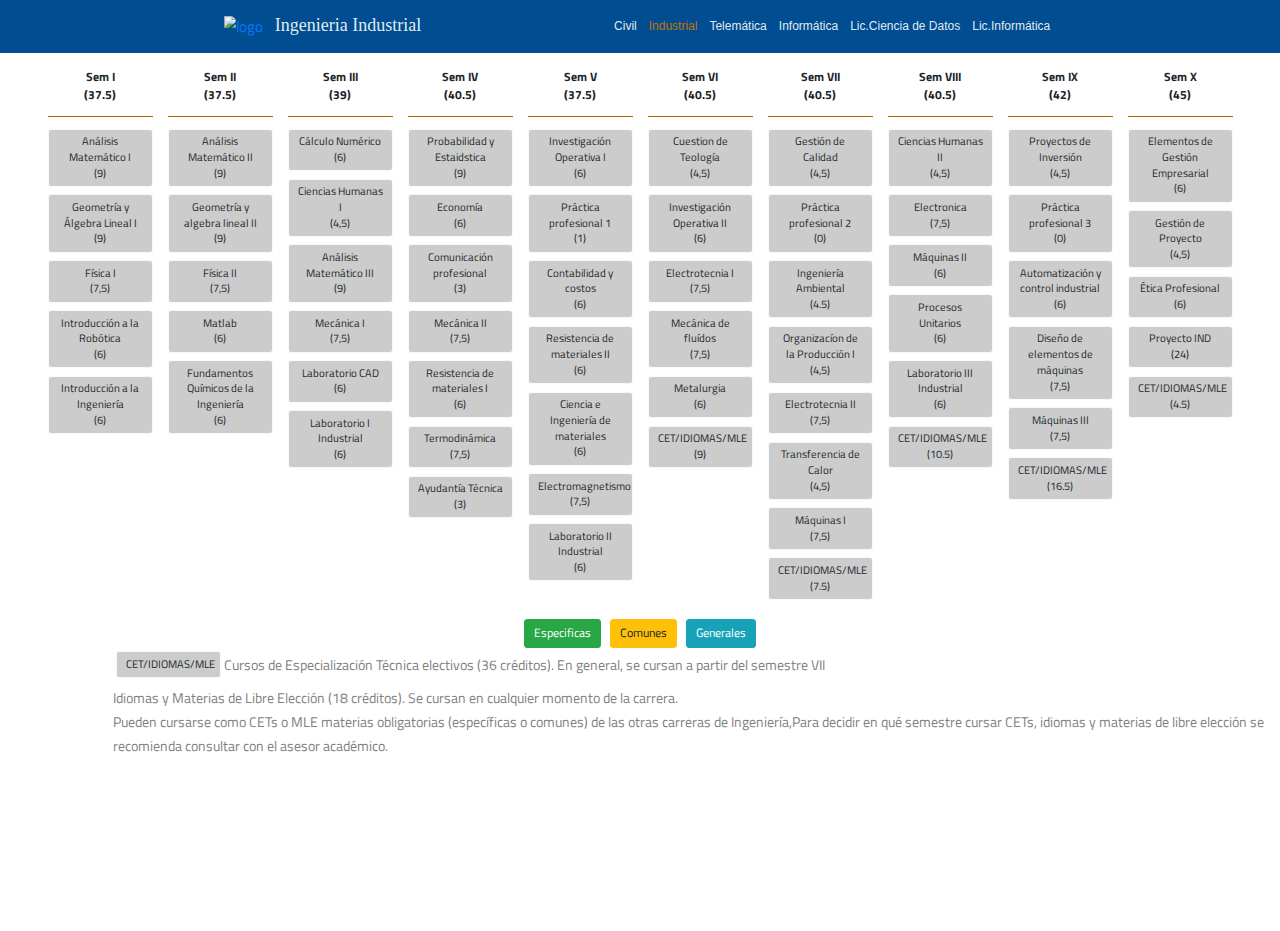
==== index.html @ cc2f27a6 "extra" ====
<!doctype html>
<html lang="en" id="Industrial">
  <head>
    <!-- Required meta tags -->
    <meta charset="utf-8">
    <meta name="viewport" content="width=device-width, initial-scale=1, shrink-to-fit=no">
    
    <!-- Bootstrap CSS -->
    <link rel="stylesheet" href="https://stackpath.bootstrapcdn.com/bootstrap/4.3.1/css/bootstrap.min.css" integrity="sha384-ggOyR0iXCbMQv3Xipma34MD+dH/1fQ784/j6cY/iJTQUOhcWr7x9JvoRxT2MZw1T" crossorigin="anonymous">
    <!--<style src="css/style.css"></style>-->
    <link href="style.css" rel="stylesheet">
      
    <link href="https://fonts.googleapis.com/css?family=Titillium+Web:300,400,600&display=swap" rel="stylesheet">

    <link href = "https://unpkg.com/ionicons@4.5.10-0/dist/css/ionicons.min.css"  rel = "stylesheet" >

    <link href="https://stackpath.bootstrapcdn.com/font-awesome/4.7.0/css/font-awesome.min.css" rel="stylesheet" integrity="sha384-wvfXpqpZZVQGK6TAh5PVlGOfQNHSoD2xbE+QkPxCAFlNEevoEH3Sl0sibVcOQVnN" crossorigin="anonymous">
    <link rel="icon" href="images/umlog.ico">
  <title>Grilla ingenieria industrial</title>
  </head>





 <meta name="viewport" content="width=device-width, user-scalable=no, initial-scale=1.0, maximun-scale=1.0, minimun-scale=1.0">
  <body>
    <nav class="navbar navbar-expand-lg overflow" id="backnavbarr">
      <div class="container" id="centrarbarra" >  <!-- me centra los elementos de la barra de nav-->
      
      <a class="navbar-brand " href="#"><img src="http://fceecat.um.edu.uy/imgs/logo.png"  class="logo-brand" alt="logo" ></a>
      <h4 class="nombrejuego">Ingenieria Industrial</h4>
      
      <button class="navbar-toggler" id="hamburger" type="button" data-toggle="collapse" data-target="#navbarSupportedContent" aria-controls="navbarSupportedContent" aria-expanded="false" aria-label="Toggle navigation">
      <i class = "icon ion-md-grid" > </i>  
      </button>
    
      <div class="collapse navbar-collapse" id="navbarSupportedContent">
    
        <ul class="navbar-nav ml-auto" id="navbar">
          <li class="nav-item active">
            <a class="nav-link" href="civil.html" id="boton1">Civil</a>
          </li>
          <li class="nav-item"  >
            <a class="nav-link" href="#" id="boton2" style="color: rgba(194, 113, 0, 1);" >Industrial</a>
          </li>
          <li class="nav-item dropdown">
            <a class="nav-link" href="Telematica.html" id="boton3">Telemática</a>
          </li>
          <li class="nav-item">
            <a class="nav-link" href="Informatica.html " id="boton4">Informática</a>
          </li>
          <li class="nav-item">
            <a class="nav-link" href="cienciaDatos.html" id="boton5">Lic.Ciencia de Datos</a>
          </li>
          <li class="nav-item">
            <a class="nav-link" href="licInformatica.html" id="boton6">Lic.Informática</a>
          </li>
          
          
        </ul>
      </div>
    </div>
    </nav>

    <div class=" navbar justify-content-center invisibles" id="inv" style="position: fixed;">
      <button type="button" class="btn btn-success filtro" id="filtroE">Especificas</button>
      <button type="button" class="btn btn-warning filtro" id="filtroC">Comunes</button>
      <button type="button" class="btn btn-info filtro" id="filtroG">Generales</button>
      
  </div>

    
  <table  id="backg"> 
    <tr id="todos">
        <th  id="sem1"><div>Sem I <br> (37.5) <hr></div>
        </th>
        <th  id="sem2"><div>Sem II <br> (37.5) <hr></div>
        </th>
        <th th id="sem3"><div>Sem III <br> (39) <hr></div>
        </th>
        <th  id="sem4"><div>Sem IV <br> (40.5) <hr></div>
        </th>
        <th  id="sem5"><div>Sem V <br> (37.5) <hr></div>
        </th>
        <th  id="sem6"><div>Sem VI <br> (40.5) <hr></div>
        </th>
        <th  id="sem7"><div>Sem VII <br> (40.5) <hr></div>
        </th>
        <th  id="sem8"><div>Sem VIII <br> (40.5) <hr></div>
        </th>
        <th  id="sem9"><div>Sem IX <br> (42) <hr></div>
            </th>
        <th  id="sem10"><div>Sem X <br> (45) <hr> </div>
          </tr>
       </table>
  

       <div class="foot" >
        <div class="visibles" style="text-align: center;" >
         <button type="button" class="btn btn-success filtro" id="filtroEs">Especificas</button>
         <button type="button" class="btn btn-warning filtro" id="filtroCs">Comunes</button>
         <button type="button" class="btn btn-info filtro" id="filtroGs">Generales</button>
        
     </div>
     <p style="margin-left:  150px;" ><button type="button" class="btn btn-light filtro" >CET/IDIOMAS/MLE</button>Cursos de Especialización Técnica electivos (36 créditos). En general, se cursan a partir del semestre VII <br>
       Idiomas y Materias de Libre Elección (18 créditos). Se cursan en cualquier momento de la carrera. <br>
       Pueden cursarse como CETs o MLE materias obligatorias (específicas o comunes) de las otras carreras de Ingeniería,Para decidir en qué semestre cursar CETs, idiomas y materias de libre elección se recomienda consultar con el asesor académico. </p>
     </div>
          
          
        
  
    

    <div class="overlay" id="overlay">
      <div class="popup" id="popup"> 
        <button href="#" id="btn-cerrar-popup" class="btn-cerrar-popup" onclick="cerrar()"><i class="fa fa-times" id="closeb"></i></button>
          <h3>TEXTO2</h3>
          <h4>mas teto2</h4>
        

      </div>
    </div>
    <div class="overlay" id="overlay2">
      <div class="popup" id="popup2" >
        <button href="#" id="btn-cerrar-popup2" class="btn-cerrar-popup" onclick="cerrar2()"><i class="fa fa-times"></i></button>
          <h3>TEXTO2</h3>
          <h4>mas teto2</h4>
        
          
      </div>
    </div>
  
  
  

    <!-- Optional JavaScript -->
    <!-- jQuery first, then Popper.js, then Bootstrap JS -->

    <script type="text/javascript" src = "jsc/main.js"></script> 
    
    <script src="https://code.jquery.com/jquery-3.3.1.slim.min.js" integrity="sha384-q8i/X+965DzO0rT7abK41JStQIAqVgRVzpbzo5smXKp4YfRvH+8abtTE1Pi6jizo" crossorigin="anonymous"></script>
    <script src="https://cdnjs.cloudflare.com/ajax/libs/popper.js/1.14.7/umd/popper.min.js" integrity="sha384-UO2eT0CpHqdSJQ6hJty5KVphtPhzWj9WO1clHTMGa3JDZwrnQq4sF86dIHNDz0W1" crossorigin="anonymous"></script>
    <script src="https://stackpath.bootstrapcdn.com/bootstrap/4.3.1/js/bootstrap.min.js" integrity="sha384-JjSmVgyd0p3pXB1rRibZUAYoIIy6OrQ6VrjIEaFf/nJGzIxFDsf4x0xIM+B07jRM" crossorigin="anonymous"></script>
   
  </body>
 
  

</html>
---- style.css ----
body{
	font-family: 'Titillium Web', sans-serif;
	position: sticky;
	background-size: cover;
	background-repeat: no-repeat;
	background-attachment: fixed;
	zoom: 75%;
}



@media screen and (max-width: 1330px){ 
	.row{
		max-width: 1200px;
	}
	button#cets {
    max-width: 50%;
	}
	
	
	
}
@media screen and (min-width: 1200px){ 
	.genEspCom{
		margin-left: 150px;
	}
	
	
}

.invisibles{
	visibility: hidden;
	display: none;
	margin-top: -70px;
	
}

-->

@media screen and (max-width: 1230px){ 
	.row{
		max-width: 1100px;
	}
	#conteinercets{
		margin-left: -818px;
		margin-top: 480px;
	}
	button#cets {
    max-width: 50%;
	}
}
	



@media screen and (max-width: 1160px){ 
	.row{
		max-width: 1100px;
	}
	#conteinercets{
		margin-left: -748px;
		margin-top: 480px;
	}
}

@media screen and (max-width: 1130px){ 
	.row{
		max-width: 1000px;
	}
	#conteinercets{
		margin-left: -865px;
		margin-top: 480px;
	}
}

@media screen and (max-width: 1024px){ 
	.row{
		max-width: 950px;
	}
	#conteinercets{
		margin-left: -870px;
		margin-top: 470px;
	}
}

@media screen and (max-width: 999px){ 
	.row{
		max-width: 950px;
	}
	#conteinercets{
		margin-left: -750px;
		margin-top: 470px;
	}
}

@media screen and (max-width: 930px){ 
	.row{
		max-width: 800px;
	}
	#conteinercets{
		margin-left: -880px;
		margin-top: 610px;
	}
	button#cets {
    max-width: 71%;
	}
}

@media screen and (max-width: 830px){ 
	.row{
		max-width: 700px;
	}
	#conteinercets{
		margin-left: -998px;
		margin-top: 610px;
	}
	button#cets {
    max-width: 92%;
	}
	#footer-content{
		visibility: 
		hidden;
	}
	#inv{
		visibility: visible;
		display: block;
		width: 100%;
		
		position: sticky;
		text-align: center;
	}
	.visibles{
		visibility: hidden;
		
	}
	

	#backg{
		margin-top: 150px;
	}
	#backnavbarr{
		margin-top: -150px;
	}
	
	
}


@media screen and (max-width: 770px){ 
	.row{
		max-width: 700px;
	}
	#conteinercets{
		margin-left: -908px;
		margin-top: 610px;
	}

}

@media screen and (max-width: 730px){ 
	.row{
		max-width: 650px;
	}
	#backgfil{
		margin-left: -140px;
	}
	#conteinercets{
		margin-left: -255px;
		margin-top: 0px;
	}

}

@media screen and (max-width: 650px){ 
	.row{
		max-width: 500px;
	}
	#backgfil{
		margin-left: -140px;
	}
	#conteinercets{
		margin-left: -625;
		margin-top: 70px;
	}
	#popup{
		width:90%;
	}
	#popup2{
		width:90%;
	}
	#btn-cerrar-popup{
		left: 0px;
	}
	#btn-cerrar-popup2{
		left: 00px;
	}
}

@media screen and (max-width: 530px){ 
	.row{
		max-width: 400px;
	}
	#backgfil{
		margin-left: -140px;
	}
	#conteinercets{
		margin-left: -322px;
		margin-top: 370px;
	}
	#popup{
		width:90%;
	}
	#btn-cerrar-popup{
		left: 0px;
	}
	#btn-cerrar-popup2{
		left: 00px;
	}
	#popup2{
		width:90%;
	}
	

}

@media screen and (max-width: 375px){ 
	.row{
		max-width: 300px;
	}
	#backgfil{
		margin-left: -140px;
	}
	#conteinercets{
		margin-left: -140px;
		margin-top: 10px;
	}
	button#cets {
    max-width: -webkit-fill-available;
	}
	#popup{
		width:90%;
	}
	#btn-cerrar-popup{
		left: 00px;
	}
	#btn-cerrar-popup2{
		left: 00px;
	}
	#popup2{
		width:90%;
	}

}

.navbar{
	position: fixed;
	margin-top: -80px;
	background-color: #004E91;
	width: 100%;
	min-height: 70px;
}
#footer-content {
	background: #004E91;
	width: 100%;
  	left: 0;
	  bottom: 0;
	  position:fixed;
  }

#media_icon:hover{
    color:yellow;
  }

  #media_icon{font-size:48px;
    color:grey}
    
.nav-link{color: rgba(255, 255, 255, 0.9); font-family: "Arial", Times, serif;}
.nav-link:hover{color: rgba(194, 113, 0, 1);}
.nombrejuego{color: rgba(255, 255, 255, 0.9);
margin-bottom: 0px;
}

hr{
	background-color: rgba(194, 113, 0, 1);
}

.navbar.toggler{font-size: 40px}
.navbar.toggler:focus{outline: none}

.col-1 {
	color: rgba(194, 113, 0, 1);
	text-align: center;
	
	
}

.content-center{
	max-width: 1200px;
	margin: 0 auto 60px auto;
	text-align: center;
}

h1{ font-size: 66px; font-weight: 600; line-height: 80px; }
h4{ color: blue; 
	font-family: "Times New Roman", Times, serif;
    }

p{
	font-size: 18px;
	color: grey;
	line-height: 1.8;
	margin-bottom: 0;
}

#hero p {
	color: white;
}
.btn-light{
	margin-bottom: 10px;
	font-size: 14px;
	
	
}

.col-1{
	display: table;
}
#todos{
	text-align: center;
}

.overlay{
	background-color: rgba(0,0,0,.3);
	position: fixed; /*toda la pantalla*/
	top: 0;
	left: 0;
	right: 0;
	bottom: 0;
	display: flex;
	align-items: center;
	justify-content: center;
	visibility: hidden;
	
}

.overlay.active{
	visibility: visible;
}

.popup h3{
	color: red
}
.popup h4{
	color: red;
	font-size: 26px;
	font-weight: 300;
	margin-bottom: 40px;
	/* opacity: 0;*/
}
.popup{
	 background: white;
	 box-shadow: 0px 0px 5px 0px rgba(0,0,0,0.3);
	 border-radius: 3px;
	 font-family: 'Times New Roman', sans-serif;
	 padding: 20px;
	 text-align: center;
	 width: 600px;
	 height: 400px;
	 border-radius: 11px;	
	 transition: .3s ease all;
	 transform: scale(0.4);
	 opacity: 0;
	 
}
.popup .btn-cerrar-popup{
	font-size: 16px;
	background-color: rgba(0,0,0,0);
	display: block;
	color: rgba(0,0,128,.8);
	border: 0px;
	position: relative;
	left: 530px;
	/*transition: .3s ease all;*/
}

.popup .btn-cerrar-popup hover{
	color: black;
}

.btn-light{
	background-color: rgb(204, 204, 204);
	width: 140px;
	height: fit-content;
	
}


.popup h3{
	color: rgba(39, 39, 39, 0.81);
	font-size: 36px;
	font-weight: 600;
	margin-bottom: 10px;
}
.popup div{

}
.popup span{
	text-align: left;
	text-align-all: left;
	position: relative;
	color: rgba(56, 56, 56, 0.81);
}

#cets{
	width: 610px;
	position: relative;
 	left: 52%;
 	margin-top: 25px;
}

#conteinercets{

	position: relative;

}

.popup.active{
	opacity: 1;
	transform: scale(1);
	
}

.popup{
	opacity: 0;
	transform: scale(.6);
}
th{
	vertical-align: top;
	width: 30px;
	padding: 10px;
}
table{
	margin: auto;
	margin-top: 80px;
}


.filtro{
	margin-top: 5px;
	margin-left: 4px;
	margin-right: 4px;
}
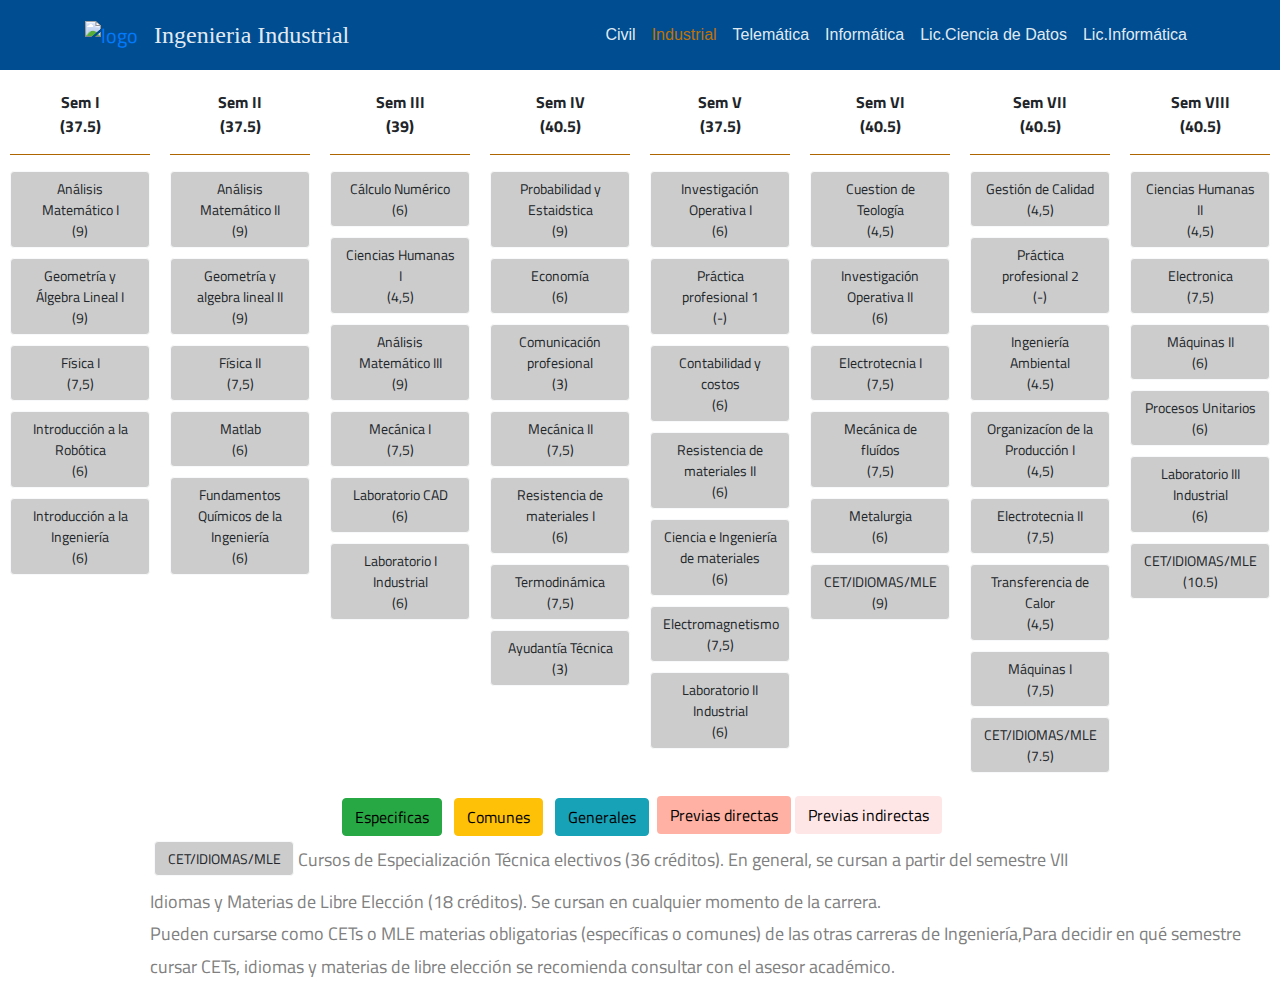
==== commit 2370ba06: "bobadas" ====
--- a/index.html
+++ b/index.html
@@ -68,6 +68,7 @@
       <button type="button" class="btn btn-warning filtro" id="filtroC">Comunes</button>
       <button type="button" class="btn btn-info filtro" id="filtroG">Generales</button>
       
+      
   </div>
 
     
@@ -98,9 +99,11 @@
 
        <div class="foot" >
         <div class="visibles" style="text-align: center;" >
-         <button type="button" class="btn btn-success filtro" id="filtroEs">Especificas</button>
-         <button type="button" class="btn btn-warning filtro" id="filtroCs">Comunes</button>
-         <button type="button" class="btn btn-info filtro" id="filtroGs">Generales</button>
+         <button type="button" class="btn btn-success filtro" style="color:black;" id="filtroEs">Especificas</button>
+         <button type="button" class="btn btn-warning filtro" style="color:black" id="filtroCs">Comunes</button>
+         <button type="button" class="btn btn-info filtro" style="color:black;"  id="filtroGs">Generales</button>
+         <button type="button" class="btn btn" style="background-color: rgba(255,99,71,0.5);color:black;" >Previas directas</button>
+      <button type="button" class="btn btn" style="background-color: rgb(255, 230, 230);color:black;" >Previas indirectas </button>
         
      </div>
      <p style="margin-left:  150px;" ><button type="button" class="btn btn-light filtro" >CET/IDIOMAS/MLE</button>Cursos de Especialización Técnica electivos (36 créditos). En general, se cursan a partir del semestre VII <br>
--- a/style.css
+++ b/style.css
@@ -4,7 +4,7 @@
 	background-size: cover;
 	background-repeat: no-repeat;
 	background-attachment: fixed;
-	zoom: 75%;
+	
 }
 
 
@@ -317,6 +317,8 @@
 }
 .btn-light{
 	margin-bottom: 10px;
+	width: 130px;
+	height: 90px;
 	font-size: 14px;
 	
 	
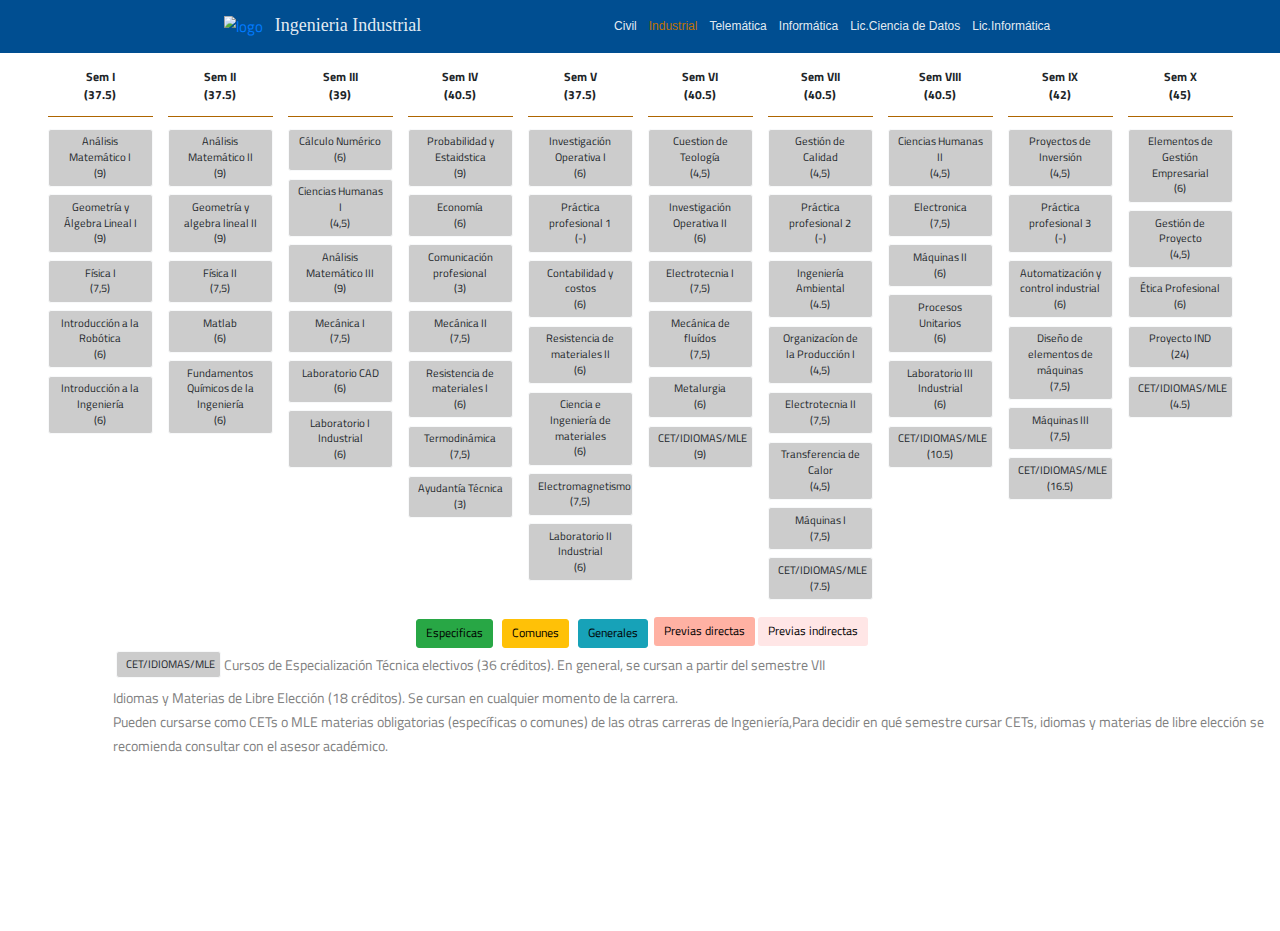
==== commit 096f13d5: "format code" ====
--- a/index.html
+++ b/index.html
@@ -1,154 +1,308 @@
-<!doctype html>
+<!DOCTYPE html>
 <html lang="en" id="Industrial">
   <head>
     <!-- Required meta tags -->
-    <meta charset="utf-8">
-    <meta name="viewport" content="width=device-width, initial-scale=1, shrink-to-fit=no">
-    
+    <meta charset="utf-8" />
+    <meta
+      name="viewport"
+      content="width=device-width, initial-scale=1, shrink-to-fit=no"
+    />
+
     <!-- Bootstrap CSS -->
-    <link rel="stylesheet" href="https://stackpath.bootstrapcdn.com/bootstrap/4.3.1/css/bootstrap.min.css" integrity="sha384-ggOyR0iXCbMQv3Xipma34MD+dH/1fQ784/j6cY/iJTQUOhcWr7x9JvoRxT2MZw1T" crossorigin="anonymous">
+    <link
+      rel="stylesheet"
+      href="https://stackpath.bootstrapcdn.com/bootstrap/4.3.1/css/bootstrap.min.css"
+      integrity="sha384-ggOyR0iXCbMQv3Xipma34MD+dH/1fQ784/j6cY/iJTQUOhcWr7x9JvoRxT2MZw1T"
+      crossorigin="anonymous"
+    />
     <!--<style src="css/style.css"></style>-->
-    <link href="style.css" rel="stylesheet">
-      
-    <link href="https://fonts.googleapis.com/css?family=Titillium+Web:300,400,600&display=swap" rel="stylesheet">
-
-    <link href = "https://unpkg.com/ionicons@4.5.10-0/dist/css/ionicons.min.css"  rel = "stylesheet" >
-
-    <link href="https://stackpath.bootstrapcdn.com/font-awesome/4.7.0/css/font-awesome.min.css" rel="stylesheet" integrity="sha384-wvfXpqpZZVQGK6TAh5PVlGOfQNHSoD2xbE+QkPxCAFlNEevoEH3Sl0sibVcOQVnN" crossorigin="anonymous">
-    <link rel="icon" href="images/umlog.ico">
-  <title>Grilla ingenieria industrial</title>
+    <link href="style.css" rel="stylesheet" />
+
+    <link
+      href="https://fonts.googleapis.com/css?family=Titillium+Web:300,400,600&display=swap"
+      rel="stylesheet"
+    />
+
+    <link
+      href="https://unpkg.com/ionicons@4.5.10-0/dist/css/ionicons.min.css"
+      rel="stylesheet"
+    />
+
+    <link
+      href="https://stackpath.bootstrapcdn.com/font-awesome/4.7.0/css/font-awesome.min.css"
+      rel="stylesheet"
+      integrity="sha384-wvfXpqpZZVQGK6TAh5PVlGOfQNHSoD2xbE+QkPxCAFlNEevoEH3Sl0sibVcOQVnN"
+      crossorigin="anonymous"
+    />
+    <link rel="icon" href="images/umlog.ico" />
+    <title>Grilla ingenieria industrial</title>
   </head>
 
-
-
-
-
- <meta name="viewport" content="width=device-width, user-scalable=no, initial-scale=1.0, maximun-scale=1.0, minimun-scale=1.0">
+  <meta
+    name="viewport"
+    content="width=device-width, user-scalable=no, initial-scale=1.0, maximun-scale=1.0, minimun-scale=1.0"
+  />
   <body>
     <nav class="navbar navbar-expand-lg overflow" id="backnavbarr">
-      <div class="container" id="centrarbarra" >  <!-- me centra los elementos de la barra de nav-->
-      
-      <a class="navbar-brand " href="#"><img src="http://fceecat.um.edu.uy/imgs/logo.png"  class="logo-brand" alt="logo" ></a>
-      <h4 class="nombrejuego">Ingenieria Industrial</h4>
-      
-      <button class="navbar-toggler" id="hamburger" type="button" data-toggle="collapse" data-target="#navbarSupportedContent" aria-controls="navbarSupportedContent" aria-expanded="false" aria-label="Toggle navigation">
-      <i class = "icon ion-md-grid" > </i>  
-      </button>
-    
-      <div class="collapse navbar-collapse" id="navbarSupportedContent">
-    
-        <ul class="navbar-nav ml-auto" id="navbar">
-          <li class="nav-item active">
-            <a class="nav-link" href="civil.html" id="boton1">Civil</a>
-          </li>
-          <li class="nav-item"  >
-            <a class="nav-link" href="#" id="boton2" style="color: rgba(194, 113, 0, 1);" >Industrial</a>
-          </li>
-          <li class="nav-item dropdown">
-            <a class="nav-link" href="Telematica.html" id="boton3">Telemática</a>
-          </li>
-          <li class="nav-item">
-            <a class="nav-link" href="Informatica.html " id="boton4">Informática</a>
-          </li>
-          <li class="nav-item">
-            <a class="nav-link" href="cienciaDatos.html" id="boton5">Lic.Ciencia de Datos</a>
-          </li>
-          <li class="nav-item">
-            <a class="nav-link" href="licInformatica.html" id="boton6">Lic.Informática</a>
-          </li>
-          
-          
-        </ul>
+      <div class="container" id="centrarbarra">
+        <!-- me centra los elementos de la barra de nav-->
+
+        <a class="navbar-brand" href="#"
+          ><img
+            src="http://fceecat.um.edu.uy/imgs/logo.png"
+            class="logo-brand"
+            alt="logo"
+        /></a>
+        <h4 class="nombrejuego">Ingenieria Industrial</h4>
+
+        <button
+          class="navbar-toggler"
+          id="hamburger"
+          type="button"
+          data-toggle="collapse"
+          data-target="#navbarSupportedContent"
+          aria-controls="navbarSupportedContent"
+          aria-expanded="false"
+          aria-label="Toggle navigation"
+        >
+          <i class="icon ion-md-grid"> </i>
+        </button>
+
+        <div class="collapse navbar-collapse" id="navbarSupportedContent">
+          <ul class="navbar-nav ml-auto" id="navbar">
+            <li class="nav-item active">
+              <a class="nav-link" href="civil.html" id="boton1">Civil</a>
+            </li>
+            <li class="nav-item">
+              <a
+                class="nav-link"
+                href="#"
+                id="boton2"
+                style="color: rgba(194, 113, 0, 1)"
+                >Industrial</a
+              >
+            </li>
+            <li class="nav-item dropdown">
+              <a class="nav-link" href="Telematica.html" id="boton3"
+                >Telemática</a
+              >
+            </li>
+            <li class="nav-item">
+              <a class="nav-link" href="Informatica.html " id="boton4"
+                >Informática</a
+              >
+            </li>
+            <li class="nav-item">
+              <a class="nav-link" href="cienciaDatos.html" id="boton5"
+                >Lic.Ciencia de Datos</a
+              >
+            </li>
+            <li class="nav-item">
+              <a class="nav-link" href="licInformatica.html" id="boton6"
+                >Lic.Informática</a
+              >
+            </li>
+          </ul>
+        </div>
       </div>
+    </nav>
+
+    <div
+      class="navbar justify-content-center invisibles"
+      id="inv"
+      style="position: fixed"
+    >
+      <button type="button" class="btn btn-success filtro" id="filtroE">
+        Especificas
+      </button>
+      <button type="button" class="btn btn-warning filtro" id="filtroC">
+        Comunes
+      </button>
+      <button type="button" class="btn btn-info filtro" id="filtroG">
+        Generales
+      </button>
     </div>
-    </nav>
-
-    <div class=" navbar justify-content-center invisibles" id="inv" style="position: fixed;">
-      <button type="button" class="btn btn-success filtro" id="filtroE">Especificas</button>
-      <button type="button" class="btn btn-warning filtro" id="filtroC">Comunes</button>
-      <button type="button" class="btn btn-info filtro" id="filtroG">Generales</button>
-      
-      
-  </div>
-
-    
-  <table  id="backg"> 
-    <tr id="todos">
-        <th  id="sem1"><div>Sem I <br> (37.5) <hr></div>
-        </th>
-        <th  id="sem2"><div>Sem II <br> (37.5) <hr></div>
-        </th>
-        <th th id="sem3"><div>Sem III <br> (39) <hr></div>
-        </th>
-        <th  id="sem4"><div>Sem IV <br> (40.5) <hr></div>
-        </th>
-        <th  id="sem5"><div>Sem V <br> (37.5) <hr></div>
-        </th>
-        <th  id="sem6"><div>Sem VI <br> (40.5) <hr></div>
-        </th>
-        <th  id="sem7"><div>Sem VII <br> (40.5) <hr></div>
-        </th>
-        <th  id="sem8"><div>Sem VIII <br> (40.5) <hr></div>
-        </th>
-        <th  id="sem9"><div>Sem IX <br> (42) <hr></div>
-            </th>
-        <th  id="sem10"><div>Sem X <br> (45) <hr> </div>
-          </tr>
-       </table>
-  
-
-       <div class="foot" >
-        <div class="visibles" style="text-align: center;" >
-         <button type="button" class="btn btn-success filtro" style="color:black;" id="filtroEs">Especificas</button>
-         <button type="button" class="btn btn-warning filtro" style="color:black" id="filtroCs">Comunes</button>
-         <button type="button" class="btn btn-info filtro" style="color:black;"  id="filtroGs">Generales</button>
-         <button type="button" class="btn btn" style="background-color: rgba(255,99,71,0.5);color:black;" >Previas directas</button>
-      <button type="button" class="btn btn" style="background-color: rgb(255, 230, 230);color:black;" >Previas indirectas </button>
-        
-     </div>
-     <p style="margin-left:  150px;" ><button type="button" class="btn btn-light filtro" >CET/IDIOMAS/MLE</button>Cursos de Especialización Técnica electivos (36 créditos). En general, se cursan a partir del semestre VII <br>
-       Idiomas y Materias de Libre Elección (18 créditos). Se cursan en cualquier momento de la carrera. <br>
-       Pueden cursarse como CETs o MLE materias obligatorias (específicas o comunes) de las otras carreras de Ingeniería,Para decidir en qué semestre cursar CETs, idiomas y materias de libre elección se recomienda consultar con el asesor académico. </p>
-     </div>
-          
-          
-        
-  
-    
+
+    <table id="backg">
+      <tr id="todos">
+        <th id="sem1">
+          <div>
+            Sem I <br />
+            (37.5)
+            <hr />
+          </div>
+        </th>
+        <th id="sem2">
+          <div>
+            Sem II <br />
+            (37.5)
+            <hr />
+          </div>
+        </th>
+        <th th id="sem3">
+          <div>
+            Sem III <br />
+            (39)
+            <hr />
+          </div>
+        </th>
+        <th id="sem4">
+          <div>
+            Sem IV <br />
+            (40.5)
+            <hr />
+          </div>
+        </th>
+        <th id="sem5">
+          <div>
+            Sem V <br />
+            (37.5)
+            <hr />
+          </div>
+        </th>
+        <th id="sem6">
+          <div>
+            Sem VI <br />
+            (40.5)
+            <hr />
+          </div>
+        </th>
+        <th id="sem7">
+          <div>
+            Sem VII <br />
+            (40.5)
+            <hr />
+          </div>
+        </th>
+        <th id="sem8">
+          <div>
+            Sem VIII <br />
+            (40.5)
+            <hr />
+          </div>
+        </th>
+        <th id="sem9">
+          <div>
+            Sem IX <br />
+            (42)
+            <hr />
+          </div>
+        </th>
+        <th id="sem10">
+          <div>
+            Sem X <br />
+            (45)
+            <hr />
+          </div>
+        </th>
+      </tr>
+    </table>
+
+    <div class="foot">
+      <div class="visibles" style="text-align: center">
+        <button
+          type="button"
+          class="btn btn-success filtro"
+          style="color: black"
+          id="filtroEs"
+        >
+          Especificas
+        </button>
+        <button
+          type="button"
+          class="btn btn-warning filtro"
+          style="color: black"
+          id="filtroCs"
+        >
+          Comunes
+        </button>
+        <button
+          type="button"
+          class="btn btn-info filtro"
+          style="color: black"
+          id="filtroGs"
+        >
+          Generales
+        </button>
+        <button
+        type="button"
+        class="btn btn"
+        style="background-color: rgba(255, 99, 71, 0.5); color: black"
+        id="prevDir"
+      >
+        Previas directas
+      </button>
+      <button
+        type="button"
+        class="btn btn"
+        style="background-color: rgb(255, 230, 230); color: black"
+        id="prevInd"
+      >
+        Previas indirectas
+      </button>
+      </div>
+      <p style="margin-left: 150px">
+        <button type="button" class="btn btn-light filtro">
+          CET/IDIOMAS/MLE</button
+        >Cursos de Especialización Técnica electivos (36 créditos). En general,
+        se cursan a partir del semestre VII <br />
+        Idiomas y Materias de Libre Elección (18 créditos). Se cursan en
+        cualquier momento de la carrera. <br />
+        Pueden cursarse como CETs o MLE materias obligatorias (específicas o
+        comunes) de las otras carreras de Ingeniería,Para decidir en qué
+        semestre cursar CETs, idiomas y materias de libre elección se recomienda
+        consultar con el asesor académico.
+      </p>
+    </div>
 
     <div class="overlay" id="overlay">
-      <div class="popup" id="popup"> 
-        <button href="#" id="btn-cerrar-popup" class="btn-cerrar-popup" onclick="cerrar()"><i class="fa fa-times" id="closeb"></i></button>
-          <h3>TEXTO2</h3>
-          <h4>mas teto2</h4>
-        
-
+      <div class="popup" id="popup">
+        <button
+          href="#"
+          id="btn-cerrar-popup"
+          class="btn-cerrar-popup"
+          onclick="cerrar()"
+        >
+          <i class="fa fa-times" id="closeb"></i>
+        </button>
+        <h3>TEXTO2</h3>
+        <h4>mas teto2</h4>
       </div>
     </div>
     <div class="overlay" id="overlay2">
-      <div class="popup" id="popup2" >
-        <button href="#" id="btn-cerrar-popup2" class="btn-cerrar-popup" onclick="cerrar2()"><i class="fa fa-times"></i></button>
-          <h3>TEXTO2</h3>
-          <h4>mas teto2</h4>
-        
-          
+      <div class="popup" id="popup2">
+        <button
+          href="#"
+          id="btn-cerrar-popup2"
+          class="btn-cerrar-popup"
+          onclick="cerrar2()"
+        >
+          <i class="fa fa-times"></i>
+        </button>
+        <h3>TEXTO2</h3>
+        <h4>mas teto2</h4>
       </div>
     </div>
-  
-  
-  
 
     <!-- Optional JavaScript -->
     <!-- jQuery first, then Popper.js, then Bootstrap JS -->
 
-    <script type="text/javascript" src = "jsc/main.js"></script> 
-    
-    <script src="https://code.jquery.com/jquery-3.3.1.slim.min.js" integrity="sha384-q8i/X+965DzO0rT7abK41JStQIAqVgRVzpbzo5smXKp4YfRvH+8abtTE1Pi6jizo" crossorigin="anonymous"></script>
-    <script src="https://cdnjs.cloudflare.com/ajax/libs/popper.js/1.14.7/umd/popper.min.js" integrity="sha384-UO2eT0CpHqdSJQ6hJty5KVphtPhzWj9WO1clHTMGa3JDZwrnQq4sF86dIHNDz0W1" crossorigin="anonymous"></script>
-    <script src="https://stackpath.bootstrapcdn.com/bootstrap/4.3.1/js/bootstrap.min.js" integrity="sha384-JjSmVgyd0p3pXB1rRibZUAYoIIy6OrQ6VrjIEaFf/nJGzIxFDsf4x0xIM+B07jRM" crossorigin="anonymous"></script>
-   
+    <script type="text/javascript" src="jsc/main.js"></script>
+
+    <script
+      src="https://code.jquery.com/jquery-3.3.1.slim.min.js"
+      integrity="sha384-q8i/X+965DzO0rT7abK41JStQIAqVgRVzpbzo5smXKp4YfRvH+8abtTE1Pi6jizo"
+      crossorigin="anonymous"
+    ></script>
+    <script
+      src="https://cdnjs.cloudflare.com/ajax/libs/popper.js/1.14.7/umd/popper.min.js"
+      integrity="sha384-UO2eT0CpHqdSJQ6hJty5KVphtPhzWj9WO1clHTMGa3JDZwrnQq4sF86dIHNDz0W1"
+      crossorigin="anonymous"
+    ></script>
+    <script
+      src="https://stackpath.bootstrapcdn.com/bootstrap/4.3.1/js/bootstrap.min.js"
+      integrity="sha384-JjSmVgyd0p3pXB1rRibZUAYoIIy6OrQ6VrjIEaFf/nJGzIxFDsf4x0xIM+B07jRM"
+      crossorigin="anonymous"
+    ></script>
   </body>
- 
-  
-
 </html>
--- a/style.css
+++ b/style.css
@@ -1,457 +1,438 @@
+body {
+  font-family: "Titillium Web", sans-serif;
+  position: sticky;
+  background-size: cover;
+  background-repeat: no-repeat;
+  background-attachment: fixed;
+}
+@media screen and (max-width: 1880px) {
 body{
-	font-family: 'Titillium Web', sans-serif;
-	position: sticky;
-	background-size: cover;
-	background-repeat: no-repeat;
-	background-attachment: fixed;
+	zoom: 75%;
+}
+}
+@media screen and (max-width: 1330px) {
 	
-}
-
-
-
-@media screen and (max-width: 1330px){ 
-	.row{
-		max-width: 1200px;
-	}
-	button#cets {
+  .row {
+    max-width: 1200px;
+  }
+  button#cets {
     max-width: 50%;
-	}
-	
-	
-	
-}
-@media screen and (min-width: 1200px){ 
-	.genEspCom{
-		margin-left: 150px;
-	}
-	
-	
-}
-
-.invisibles{
-	visibility: hidden;
-	display: none;
-	margin-top: -70px;
-	
-}
-
--->
-
-@media screen and (max-width: 1230px){ 
-	.row{
-		max-width: 1100px;
-	}
-	#conteinercets{
-		margin-left: -818px;
-		margin-top: 480px;
-	}
-	button#cets {
+  }
+}
+@media screen and (min-width: 1200px) {
+  .genEspCom {
+    margin-left: 150px;
+  }
+}
+
+.invisibles {
+  visibility: hidden;
+  display: none;
+  margin-top: -70px;
+}
+
+@media screen and (max-width: 1230px) {
+  .row {
+    max-width: 1100px;
+  }
+  #conteinercets {
+    margin-left: -818px;
+    margin-top: 480px;
+  }
+  button#cets {
     max-width: 50%;
-	}
-}
-	
-
-
-
-@media screen and (max-width: 1160px){ 
-	.row{
-		max-width: 1100px;
-	}
-	#conteinercets{
-		margin-left: -748px;
-		margin-top: 480px;
-	}
-}
-
-@media screen and (max-width: 1130px){ 
-	.row{
-		max-width: 1000px;
-	}
-	#conteinercets{
-		margin-left: -865px;
-		margin-top: 480px;
-	}
-}
-
-@media screen and (max-width: 1024px){ 
-	.row{
-		max-width: 950px;
-	}
-	#conteinercets{
-		margin-left: -870px;
-		margin-top: 470px;
-	}
-}
-
-@media screen and (max-width: 999px){ 
-	.row{
-		max-width: 950px;
-	}
-	#conteinercets{
-		margin-left: -750px;
-		margin-top: 470px;
-	}
-}
-
-@media screen and (max-width: 930px){ 
-	.row{
-		max-width: 800px;
-	}
-	#conteinercets{
-		margin-left: -880px;
-		margin-top: 610px;
-	}
-	button#cets {
+  }
+}
+
+@media screen and (max-width: 1160px) {
+  .row {
+    max-width: 1100px;
+  }
+  #conteinercets {
+    margin-left: -748px;
+    margin-top: 480px;
+  }
+}
+
+@media screen and (max-width: 1130px) {
+  .row {
+    max-width: 1000px;
+  }
+  #conteinercets {
+    margin-left: -865px;
+    margin-top: 480px;
+  }
+}
+
+@media screen and (max-width: 1024px) {
+  .row {
+    max-width: 950px;
+  }
+  #conteinercets {
+    margin-left: -870px;
+    margin-top: 470px;
+  }
+}
+
+@media screen and (max-width: 999px) {
+  .row {
+    max-width: 950px;
+  }
+  #conteinercets {
+    margin-left: -750px;
+    margin-top: 470px;
+  }
+}
+
+@media screen and (max-width: 930px) {
+  .row {
+    max-width: 800px;
+  }
+  #conteinercets {
+    margin-left: -880px;
+    margin-top: 610px;
+  }
+  button#cets {
     max-width: 71%;
-	}
-}
-
-@media screen and (max-width: 830px){ 
-	.row{
-		max-width: 700px;
-	}
-	#conteinercets{
-		margin-left: -998px;
-		margin-top: 610px;
-	}
-	button#cets {
+  }
+}
+
+@media screen and (max-width: 830px) {
+  .row {
+    max-width: 700px;
+  }
+  #conteinercets {
+    margin-left: -998px;
+    margin-top: 610px;
+  }
+  button#cets {
     max-width: 92%;
-	}
-	#footer-content{
-		visibility: 
-		hidden;
-	}
-	#inv{
-		visibility: visible;
-		display: block;
-		width: 100%;
-		
-		position: sticky;
-		text-align: center;
-	}
-	.visibles{
-		visibility: hidden;
-		
-	}
-	
-
-	#backg{
-		margin-top: 150px;
-	}
-	#backnavbarr{
-		margin-top: -150px;
-	}
-	
-	
-}
-
-
-@media screen and (max-width: 770px){ 
-	.row{
-		max-width: 700px;
-	}
-	#conteinercets{
-		margin-left: -908px;
-		margin-top: 610px;
-	}
-
-}
-
-@media screen and (max-width: 730px){ 
-	.row{
-		max-width: 650px;
-	}
-	#backgfil{
-		margin-left: -140px;
-	}
-	#conteinercets{
-		margin-left: -255px;
-		margin-top: 0px;
-	}
-
-}
-
-@media screen and (max-width: 650px){ 
-	.row{
-		max-width: 500px;
-	}
-	#backgfil{
-		margin-left: -140px;
-	}
-	#conteinercets{
-		margin-left: -625;
-		margin-top: 70px;
-	}
-	#popup{
-		width:90%;
-	}
-	#popup2{
-		width:90%;
-	}
-	#btn-cerrar-popup{
-		left: 0px;
-	}
-	#btn-cerrar-popup2{
-		left: 00px;
-	}
-}
-
-@media screen and (max-width: 530px){ 
-	.row{
-		max-width: 400px;
-	}
-	#backgfil{
-		margin-left: -140px;
-	}
-	#conteinercets{
-		margin-left: -322px;
-		margin-top: 370px;
-	}
-	#popup{
-		width:90%;
-	}
-	#btn-cerrar-popup{
-		left: 0px;
-	}
-	#btn-cerrar-popup2{
-		left: 00px;
-	}
-	#popup2{
-		width:90%;
-	}
-	
-
-}
-
-@media screen and (max-width: 375px){ 
-	.row{
-		max-width: 300px;
-	}
-	#backgfil{
-		margin-left: -140px;
-	}
-	#conteinercets{
-		margin-left: -140px;
-		margin-top: 10px;
-	}
-	button#cets {
+  }
+  #footer-content {
+    visibility: hidden;
+  }
+  #inv {
+    visibility: visible;
+    display: block;
+    width: 100%;
+
+    position: sticky;
+    text-align: center;
+  }
+  .visibles {
+    visibility: hidden;
+  }
+
+  #backg {
+    margin-top: 150px;
+  }
+  #backnavbarr {
+    margin-top: -150px;
+  }
+}
+
+@media screen and (max-width: 770px) {
+  .row {
+    max-width: 700px;
+  }
+  #conteinercets {
+    margin-left: -908px;
+    margin-top: 610px;
+  }
+}
+
+@media screen and (max-width: 730px) {
+  .row {
+    max-width: 650px;
+  }
+  #backgfil {
+    margin-left: -140px;
+  }
+  #conteinercets {
+    margin-left: -255px;
+    margin-top: 0px;
+  }
+}
+
+@media screen and (max-width: 650px) {
+  .row {
+    max-width: 500px;
+  }
+  #backgfil {
+    margin-left: -140px;
+  }
+  #conteinercets {
+    margin-left: -625;
+    margin-top: 70px;
+  }
+  #popup {
+    width: 90%;
+  }
+  #popup2 {
+    width: 90%;
+  }
+  #btn-cerrar-popup {
+    left: 0px;
+  }
+  #btn-cerrar-popup2 {
+    left: 00px;
+  }
+}
+
+@media screen and (max-width: 530px) {
+  .row {
+    max-width: 400px;
+  }
+  #backgfil {
+    margin-left: -140px;
+  }
+  #conteinercets {
+    margin-left: -322px;
+    margin-top: 370px;
+  }
+  #popup {
+    width: 90%;
+  }
+  #btn-cerrar-popup {
+    left: 0px;
+  }
+  #btn-cerrar-popup2 {
+    left: 00px;
+  }
+  #popup2 {
+    width: 90%;
+  }
+}
+
+@media screen and (max-width: 375px) {
+  .row {
+    max-width: 300px;
+  }
+  #backgfil {
+    margin-left: -140px;
+  }
+  #conteinercets {
+    margin-left: -140px;
+    margin-top: 10px;
+  }
+  button#cets {
     max-width: -webkit-fill-available;
-	}
-	#popup{
-		width:90%;
-	}
-	#btn-cerrar-popup{
-		left: 00px;
-	}
-	#btn-cerrar-popup2{
-		left: 00px;
-	}
-	#popup2{
-		width:90%;
-	}
-
-}
-
-.navbar{
-	position: fixed;
-	margin-top: -80px;
-	background-color: #004E91;
-	width: 100%;
-	min-height: 70px;
+  }
+  #popup {
+    width: 90%;
+  }
+  #btn-cerrar-popup {
+    left: 00px;
+  }
+  #btn-cerrar-popup2 {
+    left: 00px;
+  }
+  #popup2 {
+    width: 90%;
+  }
+}
+
+.navbar {
+  position: fixed;
+  margin-top: -80px;
+  background-color: #004e91;
+  width: 100%;
+  min-height: 70px;
 }
 #footer-content {
-	background: #004E91;
-	width: 100%;
-  	left: 0;
-	  bottom: 0;
-	  position:fixed;
-  }
-
-#media_icon:hover{
-    color:yellow;
-  }
-
-  #media_icon{font-size:48px;
-    color:grey}
-    
-.nav-link{color: rgba(255, 255, 255, 0.9); font-family: "Arial", Times, serif;}
-.nav-link:hover{color: rgba(194, 113, 0, 1);}
-.nombrejuego{color: rgba(255, 255, 255, 0.9);
-margin-bottom: 0px;
-}
-
-hr{
-	background-color: rgba(194, 113, 0, 1);
-}
-
-.navbar.toggler{font-size: 40px}
-.navbar.toggler:focus{outline: none}
+  background: #004e91;
+  width: 100%;
+  left: 0;
+  bottom: 0;
+  position: fixed;
+}
+
+#media_icon:hover {
+  color: yellow;
+}
+
+#media_icon {
+  font-size: 48px;
+  color: grey;
+}
+
+.nav-link {
+  color: rgba(255, 255, 255, 0.9);
+  font-family: "Arial", Times, serif;
+}
+.nav-link:hover {
+  color: rgba(194, 113, 0, 1);
+}
+.nombrejuego {
+  color: rgba(255, 255, 255, 0.9);
+  margin-bottom: 0px;
+}
+
+hr {
+  background-color: rgba(194, 113, 0, 1);
+}
+
+.navbar.toggler {
+  font-size: 40px;
+}
+.navbar.toggler:focus {
+  outline: none;
+}
 
 .col-1 {
-	color: rgba(194, 113, 0, 1);
-	text-align: center;
-	
-	
-}
-
-.content-center{
-	max-width: 1200px;
-	margin: 0 auto 60px auto;
-	text-align: center;
-}
-
-h1{ font-size: 66px; font-weight: 600; line-height: 80px; }
-h4{ color: blue; 
-	font-family: "Times New Roman", Times, serif;
-    }
-
-p{
-	font-size: 18px;
-	color: grey;
-	line-height: 1.8;
-	margin-bottom: 0;
+  color: rgba(194, 113, 0, 1);
+  text-align: center;
+}
+
+.content-center {
+  max-width: 1200px;
+  margin: 0 auto 60px auto;
+  text-align: center;
+}
+
+h1 {
+  font-size: 66px;
+  font-weight: 600;
+  line-height: 80px;
+}
+h4 {
+  color: blue;
+  font-family: "Times New Roman", Times, serif;
+}
+
+p {
+  font-size: 18px;
+  color: grey;
+  line-height: 1.8;
+  margin-bottom: 0;
 }
 
 #hero p {
-	color: white;
-}
-.btn-light{
-	margin-bottom: 10px;
-	width: 130px;
-	height: 90px;
-	font-size: 14px;
-	
-	
-}
-
-.col-1{
-	display: table;
-}
-#todos{
-	text-align: center;
-}
-
-.overlay{
-	background-color: rgba(0,0,0,.3);
-	position: fixed; /*toda la pantalla*/
-	top: 0;
-	left: 0;
-	right: 0;
-	bottom: 0;
-	display: flex;
-	align-items: center;
-	justify-content: center;
-	visibility: hidden;
-	
-}
-
-.overlay.active{
-	visibility: visible;
-}
-
-.popup h3{
-	color: red
-}
-.popup h4{
-	color: red;
-	font-size: 26px;
-	font-weight: 300;
-	margin-bottom: 40px;
-	/* opacity: 0;*/
-}
-.popup{
-	 background: white;
-	 box-shadow: 0px 0px 5px 0px rgba(0,0,0,0.3);
-	 border-radius: 3px;
-	 font-family: 'Times New Roman', sans-serif;
-	 padding: 20px;
-	 text-align: center;
-	 width: 600px;
-	 height: 400px;
-	 border-radius: 11px;	
-	 transition: .3s ease all;
-	 transform: scale(0.4);
-	 opacity: 0;
-	 
-}
-.popup .btn-cerrar-popup{
-	font-size: 16px;
-	background-color: rgba(0,0,0,0);
-	display: block;
-	color: rgba(0,0,128,.8);
-	border: 0px;
-	position: relative;
-	left: 530px;
-	/*transition: .3s ease all;*/
-}
-
-.popup .btn-cerrar-popup hover{
-	color: black;
-}
-
-.btn-light{
-	background-color: rgb(204, 204, 204);
-	width: 140px;
-	height: fit-content;
-	
-}
-
-
-.popup h3{
-	color: rgba(39, 39, 39, 0.81);
-	font-size: 36px;
-	font-weight: 600;
-	margin-bottom: 10px;
-}
-.popup div{
-
-}
-.popup span{
-	text-align: left;
-	text-align-all: left;
-	position: relative;
-	color: rgba(56, 56, 56, 0.81);
-}
-
-#cets{
-	width: 610px;
-	position: relative;
- 	left: 52%;
- 	margin-top: 25px;
-}
-
-#conteinercets{
-
-	position: relative;
-
-}
-
-.popup.active{
-	opacity: 1;
-	transform: scale(1);
-	
-}
-
-.popup{
-	opacity: 0;
-	transform: scale(.6);
-}
-th{
-	vertical-align: top;
-	width: 30px;
-	padding: 10px;
-}
-table{
-	margin: auto;
-	margin-top: 80px;
-}
-
-
-.filtro{
-	margin-top: 5px;
-	margin-left: 4px;
-	margin-right: 4px;
-}
-
-
-
+  color: white;
+}
+.btn-light {
+  margin-bottom: 10px;
+  width: 130px;
+  height: 90px;
+  font-size: 14px;
+}
+
+.col-1 {
+  display: table;
+}
+#todos {
+  text-align: center;
+}
+
+.overlay {
+  background-color: rgba(0, 0, 0, 0.3);
+  position: fixed; /*toda la pantalla*/
+  top: 0;
+  left: 0;
+  right: 0;
+  bottom: 0;
+  display: flex;
+  align-items: center;
+  justify-content: center;
+  visibility: hidden;
+}
+
+.overlay.active {
+  visibility: visible;
+}
+
+.popup h3 {
+  color: red;
+}
+.popup h4 {
+  color: red;
+  font-size: 26px;
+  font-weight: 300;
+  margin-bottom: 40px;
+  /* opacity: 0;*/
+}
+.popup {
+  background: white;
+  box-shadow: 0px 0px 5px 0px rgba(0, 0, 0, 0.3);
+  border-radius: 3px;
+  font-family: "Times New Roman", sans-serif;
+  padding: 20px;
+  text-align: center;
+  width: 600px;
+  height: 400px;
+  border-radius: 11px;
+  transition: 0.3s ease all;
+  transform: scale(0.4);
+  opacity: 0;
+}
+.popup .btn-cerrar-popup {
+  font-size: 16px;
+  background-color: rgba(0, 0, 0, 0);
+  display: block;
+  color: rgba(0, 0, 128, 0.8);
+  border: 0px;
+  position: relative;
+  left: 530px;
+  /*transition: .3s ease all;*/
+}
+
+.popup .btn-cerrar-popup hover {
+  color: black;
+}
+
+.btn-light {
+  background-color: rgb(204, 204, 204);
+  width: 140px;
+  height: fit-content;
+}
+
+.popup h3 {
+  color: rgba(39, 39, 39, 0.81);
+  font-size: 36px;
+  font-weight: 600;
+  margin-bottom: 10px;
+}
+.popup div {
+}
+.popup span {
+  text-align: left;
+  text-align-all: left;
+  position: relative;
+  color: rgba(56, 56, 56, 0.81);
+}
+
+#cets {
+  width: 610px;
+  position: relative;
+  left: 52%;
+  margin-top: 25px;
+}
+
+#conteinercets {
+  position: relative;
+}
+
+.popup.active {
+  opacity: 1;
+  transform: scale(1);
+}
+
+.popup {
+  opacity: 0;
+  transform: scale(0.6);
+}
+th {
+  vertical-align: top;
+  width: 30px;
+  padding: 10px;
+}
+table {
+  margin: auto;
+  margin-top: 80px;
+}
+
+.filtro {
+  margin-top: 5px;
+  margin-left: 4px;
+  margin-right: 4px;
+}
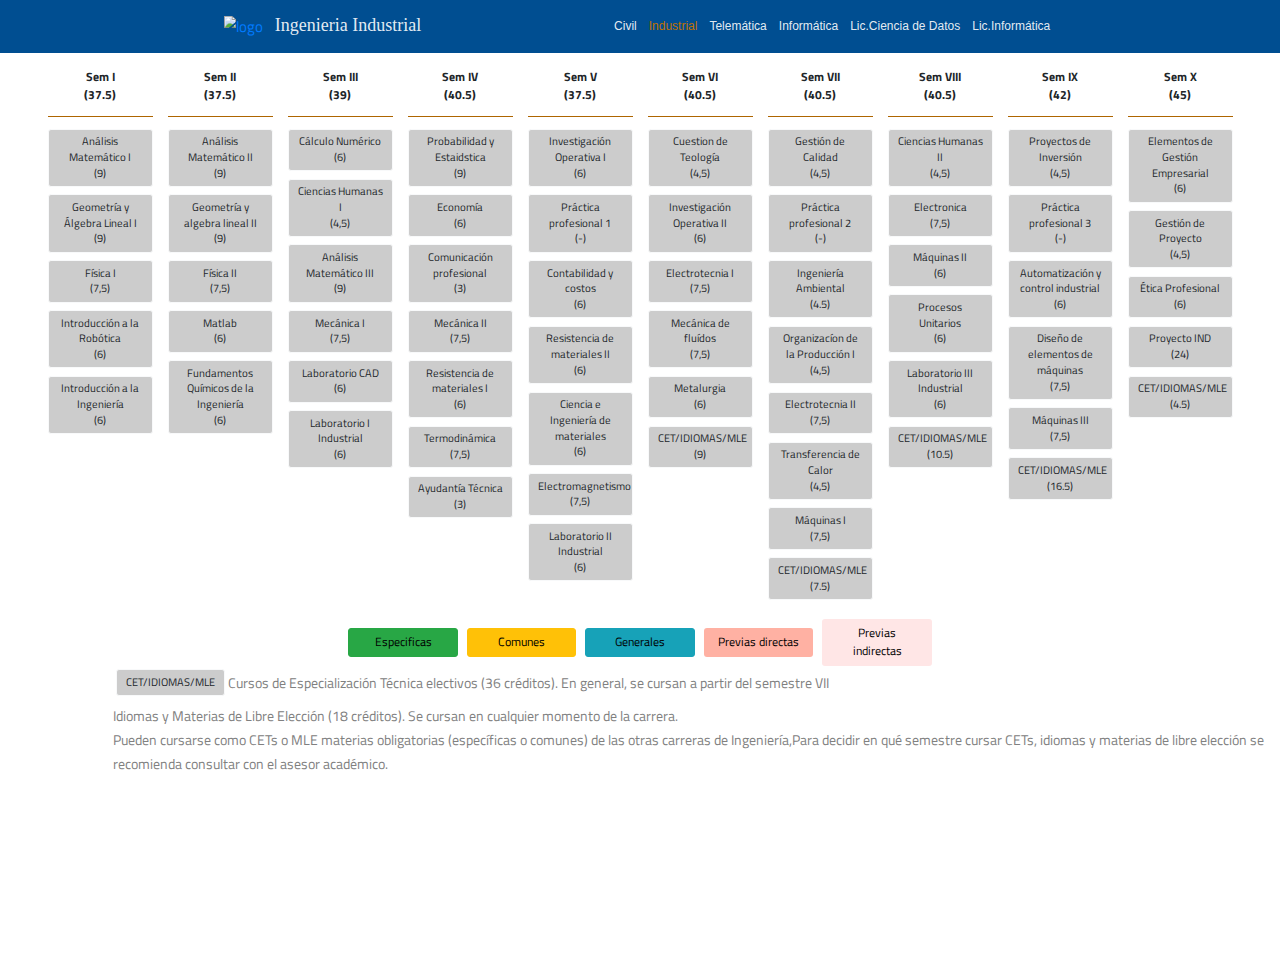
==== commit 5c44dac1: "pulida" ====
--- a/index.html
+++ b/index.html
@@ -226,7 +226,7 @@
         </button>
         <button
         type="button"
-        class="btn btn"
+        class="btn btn filtro"
         style="background-color: rgba(255, 99, 71, 0.5); color: black"
         id="prevDir"
       >
@@ -234,7 +234,7 @@
       </button>
       <button
         type="button"
-        class="btn btn"
+        class="btn btn filtro"
         style="background-color: rgb(255, 230, 230); color: black"
         id="prevInd"
       >
--- a/style.css
+++ b/style.css
@@ -436,3 +436,7 @@
   margin-left: 4px;
   margin-right: 4px;
 }
+
+.filtro{
+	width: 146px;
+}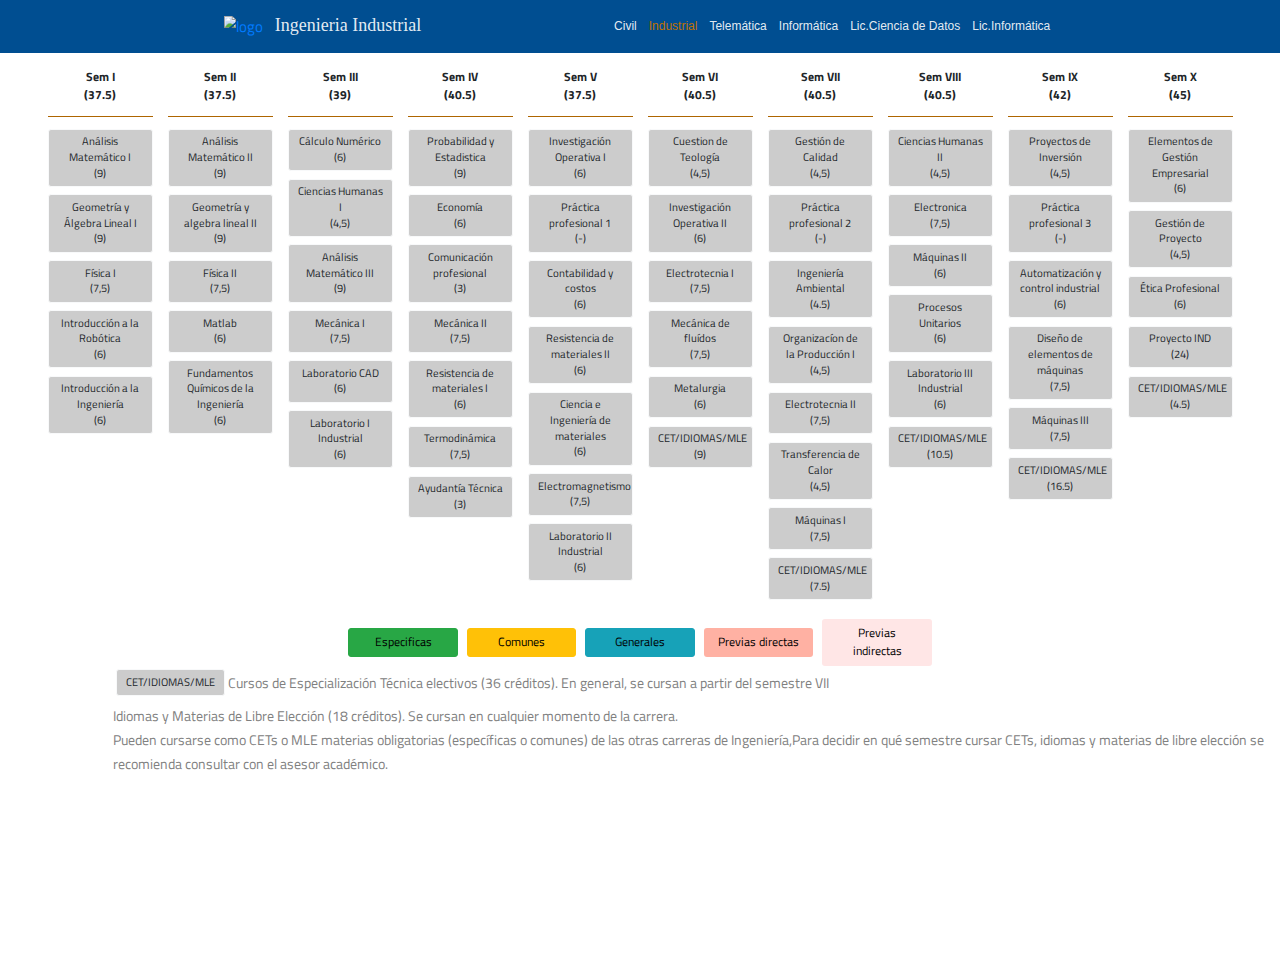
==== commit 1b551ecb: "descripciones y nombre de profes" ====
--- a/index.html
+++ b/index.html
@@ -242,7 +242,7 @@
       </button>
       </div>
       <p style="margin-left: 150px">
-        <button type="button" class="btn btn-light filtro">
+        <button type="button" class="btn btn-light filtro" id="cetss">
           CET/IDIOMAS/MLE</button
         >Cursos de Especialización Técnica electivos (36 créditos). En general,
         se cursan a partir del semestre VII <br />
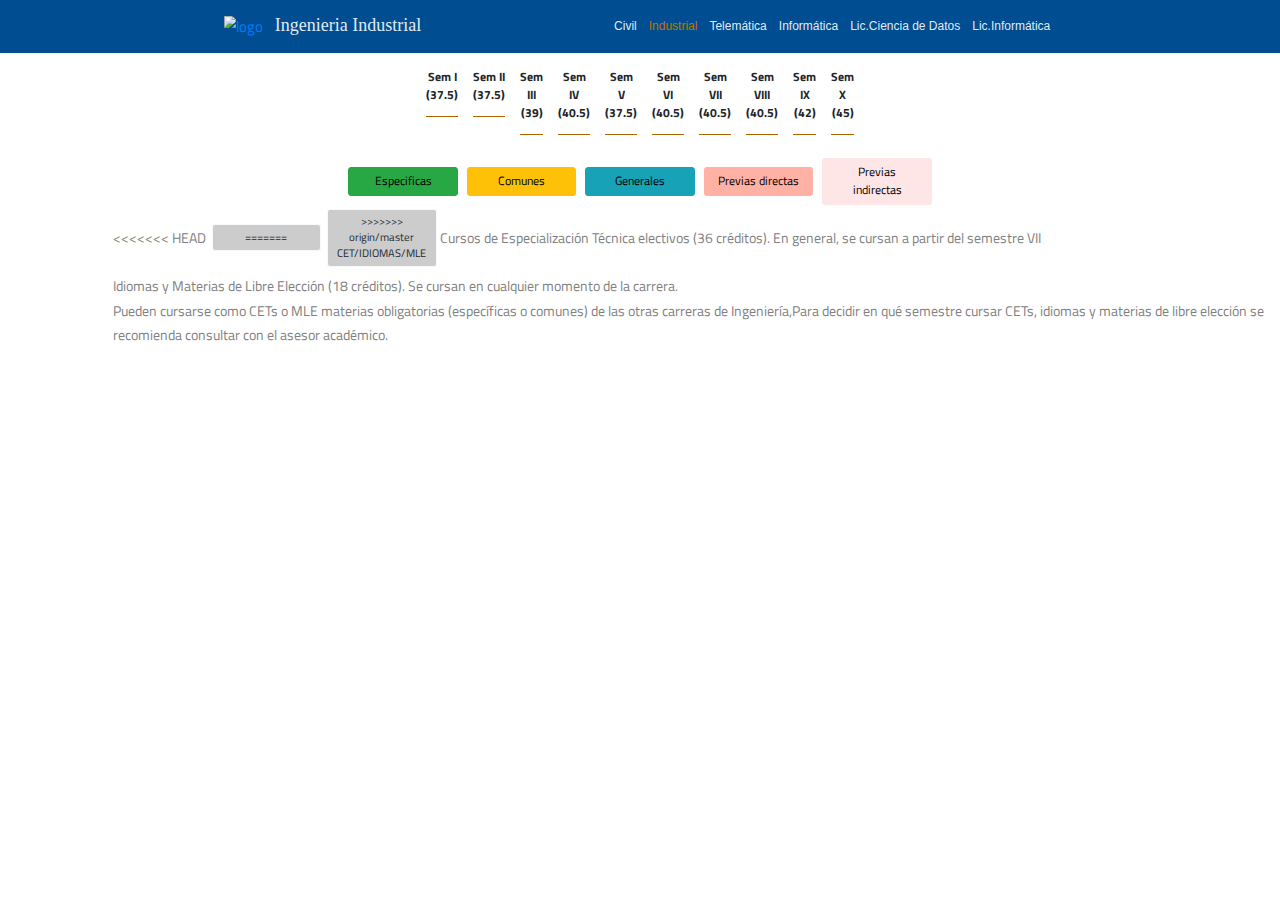
==== commit a1ca3e10: "Upload" ====
--- a/index.html
+++ b/index.html
@@ -242,7 +242,11 @@
       </button>
       </div>
       <p style="margin-left: 150px">
+<<<<<<< HEAD
         <button type="button" class="btn btn-light filtro" id="cetss">
+=======
+        <button type="button" class="btn btn-light filtro">
+>>>>>>> origin/master
           CET/IDIOMAS/MLE</button
         >Cursos de Especialización Técnica electivos (36 créditos). En general,
         se cursan a partir del semestre VII <br />
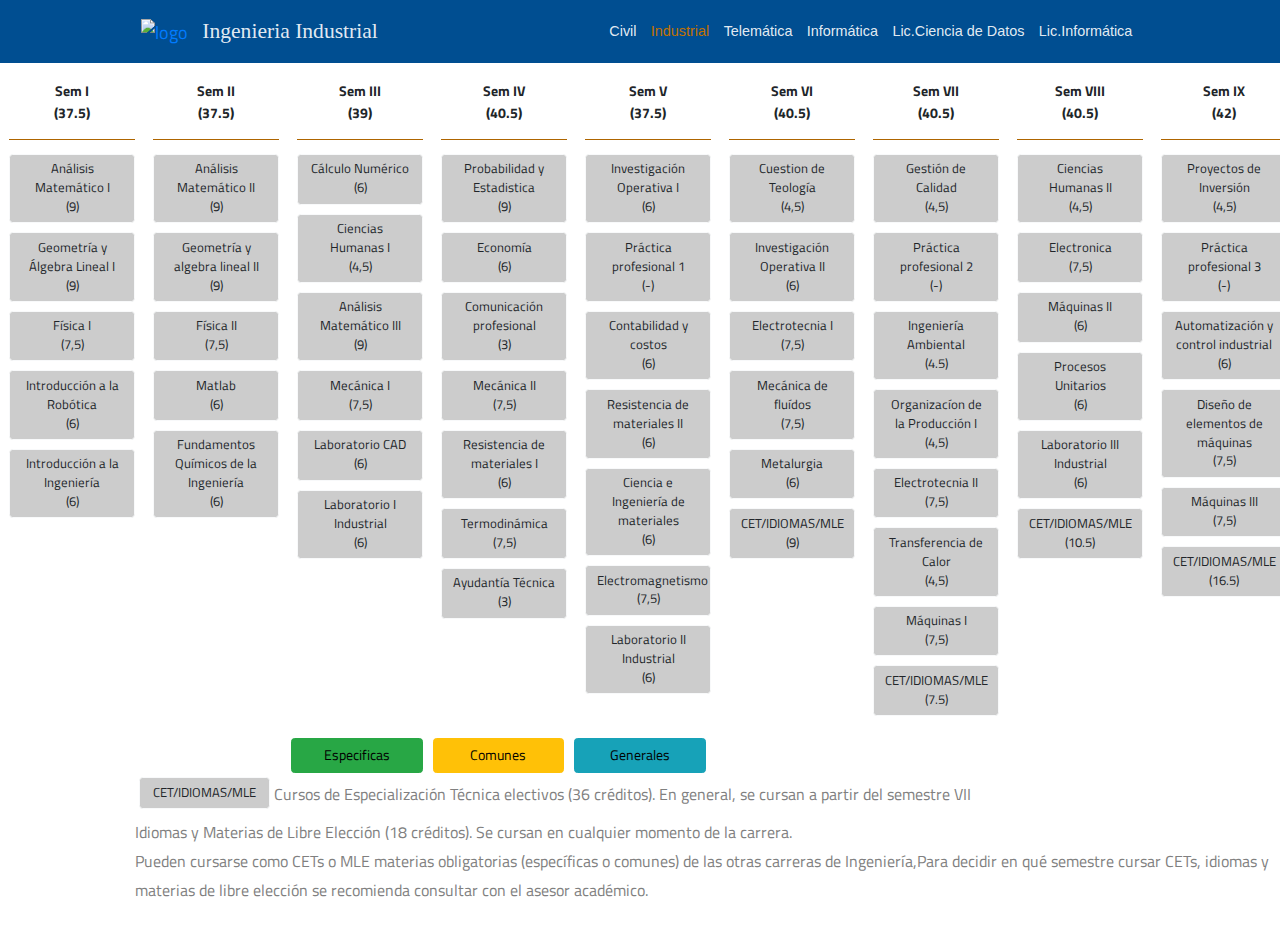
==== commit bf373024: "pa entregar?" ====
--- a/index.html
+++ b/index.html
@@ -227,7 +227,7 @@
         <button
         type="button"
         class="btn btn filtro"
-        style="background-color: rgba(255, 99, 71, 0.5); color: black"
+        style="background-color: rgba(255, 99, 71, 0.5); color: black;visibility: hidden;"
         id="prevDir"
       >
         Previas directas
@@ -235,18 +235,14 @@
       <button
         type="button"
         class="btn btn filtro"
-        style="background-color: rgb(255, 230, 230); color: black"
+        style="background-color: rgb(255, 230, 230); color: black;visibility: hidden;"
         id="prevInd"
       >
         Previas indirectas
       </button>
       </div>
       <p style="margin-left: 150px">
-<<<<<<< HEAD
         <button type="button" class="btn btn-light filtro" id="cetss">
-=======
-        <button type="button" class="btn btn-light filtro">
->>>>>>> origin/master
           CET/IDIOMAS/MLE</button
         >Cursos de Especialización Técnica electivos (36 créditos). En general,
         se cursan a partir del semestre VII <br />
--- a/style.css
+++ b/style.css
@@ -9,9 +9,17 @@
 body{
 	zoom: 75%;
 }
+
+}
+@media screen and (max-width: 1700px) {
+	body{
+    zoom: 90%;
+  }
 }
 @media screen and (max-width: 1330px) {
-	
+	body{
+    zoom: 90%;
+  }
   .row {
     max-width: 1200px;
   }
@@ -392,8 +400,7 @@
   font-weight: 600;
   margin-bottom: 10px;
 }
-.popup div {
-}
+
 .popup span {
   text-align: left;
   text-align-all: left;
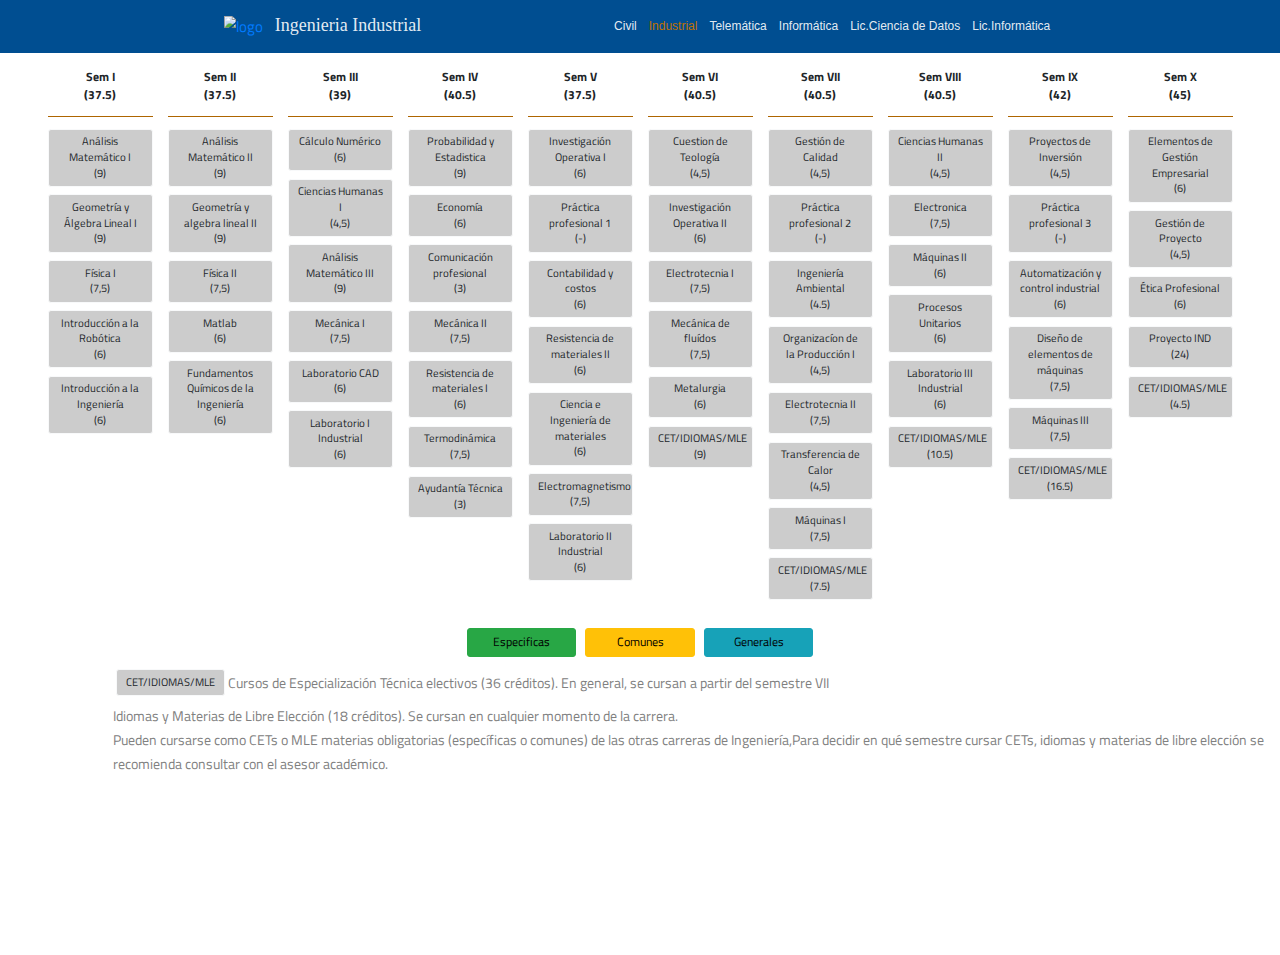
==== commit 7c8f25c3: "botones" ====
--- a/index.html
+++ b/index.html
@@ -201,6 +201,14 @@
     <div class="foot">
       <div class="visibles" style="text-align: center">
         <button
+        type="button"
+        class="btn btn filtro"
+        style="background-color: rgb(255, 230, 230); color: black;visibility: hidden;"
+        id="prevInd"
+      >
+        Previas indirectas
+      </button>
+        <button
           type="button"
           class="btn btn-success filtro"
           style="color: black"
@@ -232,14 +240,7 @@
       >
         Previas directas
       </button>
-      <button
-        type="button"
-        class="btn btn filtro"
-        style="background-color: rgb(255, 230, 230); color: black;visibility: hidden;"
-        id="prevInd"
-      >
-        Previas indirectas
-      </button>
+      
       </div>
       <p style="margin-left: 150px">
         <button type="button" class="btn btn-light filtro" id="cetss">
--- a/style.css
+++ b/style.css
@@ -13,12 +13,12 @@
 }
 @media screen and (max-width: 1700px) {
 	body{
-    zoom: 90%;
+    zoom: 75%;
   }
 }
 @media screen and (max-width: 1330px) {
 	body{
-    zoom: 90%;
+    zoom: 75%;
   }
   .row {
     max-width: 1200px;
